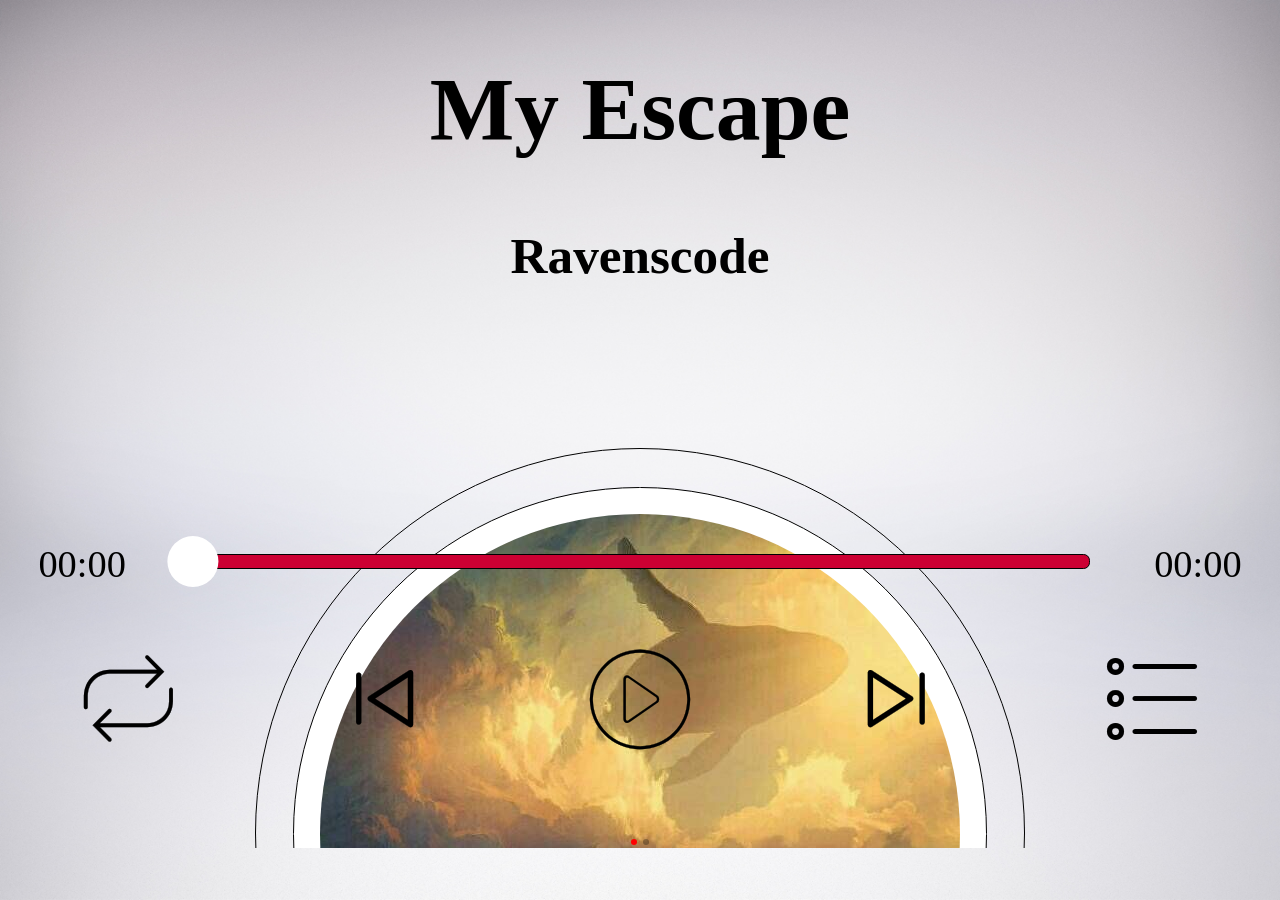
==== index.html @ 379a7cc2 "music" ====
<!DOCTYPE html>
<html>
<head>
	<meta charset="utf-8">
	<meta name="viewport" content="width=device-width,initial=1.0,minimum-scale=1.0,maximum-scale=1.0,user-scalable=no">
	<title>手机音乐播放器</title>
	<script>
		document.getElementsByTagName("html")[0].style.fontSize = document.documentElement.clientWidth/10+"px";
	</script>
	<style type="text/css">
		body{
			margin: 0;
			padding: 0;
			overflow-y: hidden;
		}
		/*musicpage*/
		#MusicPage{
			position: fixed;
			top: 0;
			left: 0;
			bottom: 0;
			right: 0;
			background:url("images/01.jpg") no-repeat;
			background-size: 100% 100%;
			display:inline-block;
		}
		.title{
			font-size: 0.7rem;
			line-height: 0.7rem;
			margin:0.5rem auto;
			text-align: center;
		}
		.author{
			font-size: 0.4rem;
			line-height: 0.6rem;
			margin:0.2rem auto;
			text-align: center;
		}
		section{
			position: relative;
			width: 10rem;
		}

		/*swiper*/
		.swiper{
			position: relative;
			width: 10rem;
			height: 10rem;
			margin: 0 auto;
  			overflow: hidden;
		}
		.swiper-wrapper{
			width: 10rem;
			height: 10rem;
  			overflow: hidden;
		}
		.swiper-slide{
			width: 10rem;
			height: 10rem;
			line-height: 10rem;
			text-align: center;
			position: absolute;
			top: 0;
			transform: translate3d(0px,0px,0px);
		}
		#pagination{
			position: absolute;
			bottom: 0;
			text-align: center;
		}
		.pagination{
			width:6px;
			height:6px;
			margin: 3px 3px;
			background:rgba(0,0,0,0.3);
			border-radius:50%;
			transition: 1s;
			float: left;
		}
		.pagination:hover{
			background:red;
			border-radius:50%;
			float: left;
		}
		/*firstCover*/
		.cover{
			padding:1rem 0 1rem 0; 
		}
		.box{
			width: 6rem;
			height: 6rem;
			border: solid 1px black;
			margin:0 auto;
			border-radius: 50%;
			animation: myfirst 20s linear infinite;
		}
		@keyframes myfirst
		{
			from {transform:rotate(0deg);}
			to {transform:rotate(360deg);}
		}
		.coverbg{
			width: 5.4rem;
			height: 5.4rem;
			border: solid 1px black;
			margin:0.3rem auto;	
			border-radius: 50%;
			overflow: hidden;
			background: #fff;
		}
		.coverbg img{
			width: 5rem;
			height: 5rem;
			margin: 0.2rem;
			border-radius: 50%;
		}
		/*progress*/
		.progress{
			position: absolute;
			bottom: 2.7rem;
		}
		#timer{
			position: absolute;
			top: -0.1rem;
			height: 0.3rem;
			font-size: 0.3rem;
			padding-left: 0.3rem;
			display: block;
		}
		#timer2{
			position: absolute;
			top: -0.1rem;
			right: 0.3rem;
			height: 0.3rem;
			font-size: 0.3rem;
			display: block;
		}
		#progress{
			position: absolute;
			left: 1.5rem;
			width: 7rem;
			height: 0.1rem;
			border: solid 1px black;
			border-radius: 0.05rem;
			background: #c03;
		}
		#mProgress{
			width: 0rem;
			height: 0.1rem;
			border-radius: 0.05rem;
			background: rgba(64, 241, 64 , 1);
		}
		#ball{
			width: 0.4rem;
			height: 0.4rem;
			background: #fff;
			border-radius: 50%;
			transform: translate(-0.2rem,-0.25rem);
		}
		/*btControl*/
		.control{
			position: absolute;
			bottom: 1.5rem;
		}
		#control{
			width: 100%;
		}
		#playStyle{
			position: absolute;
			top: 50%;
			left: 10%;
			width: 0.9rem;
			height: 0.9rem;
			margin: -0.45rem 0 0 -0.45rem;
			line-height:0.7rem;
			text-align: center;
		}
		#pre{
			position: absolute;
			top: 50%;
			left: 30%;
			width: 0.9rem;
			height: 0.9rem;
			margin: -0.45rem 0 0 -0.45rem;
			line-height:0.7rem;
			text-align: center;
		}
		#play{
			position: absolute;
			top: 50%;
			left: 50%;
			width: 1.2rem;
			height: 1.2rem;
			margin: -0.6rem 0 0 -0.6rem;
			line-height:1rem;
			text-align: center;
		} 
		#next{
			position: absolute;
			top: 50%;
			left: 70%;
			width: 0.9rem;
			height: 0.9rem;
			margin: 0.5rem;
			margin: -0.45rem 0 0 -0.45rem;
			line-height:0.7rem;
			text-align: center;
		}
		#menu{
			position: absolute;
			top: 50%;
			left: 90%;
			width: 0.9rem;
			height: 0.9rem;
			margin: -0.45rem 0 0 -0.45rem;
			line-height:0.7rem;
			text-align: center;
		}
		@font-face {
			font-family: 'iconfont';
			src: url('css/iconfont.eot');
			src: url('css/iconfont.eot?#iefix') format('embedded-opentype'),
			url('css/iconfont.woff') format('woff'),
			url('css/iconfont.ttf') format('truetype'),
			url('css/iconfont.svg#iconfont') format('svg');
		}
		.iconfont{
			width: 0.8rem;
			height: 0.8rem;
		    font-family:"iconfont" !important;
		    font-size:0.8rem;
		    font-style:normal;
		    -webkit-font-smoothing: antialiased;
		    -webkit-text-stroke-width: 0.2px;
		    -moz-osx-font-smoothing: grayscale;
		}
		/*musiclist*/
		#MusicListPage{
			width: 10rem;
			background: rgba(254,254,254,0.9);
			position: absolute;
			bottom: 0;
			transform: translateY(335px);
			transition: 1s;
			display: none;
		}
		.mask{
			width: 10rem;
			height: 0rem;
			background: rgba(0,0,0,0.3);
			position: absolute;
			top: 0;
			display: none;
		}
		.listHeader{
			width: 10rem;
			height: 1rem;
			background: rgba(255, 247, 223,1);
			line-height: 1rem;
			padding-left: 0.2rem;
		}
		#listTitle{
			font-size: 0.4rem;
			float: left;
		}
		.listHeader span{
			font-size: 0.4rem;
			margin: 0;
			padding: 0;
			float: left;
		}
		.mlist{
			width: 10rem;
			height: 0rem;
			overflow: scroll;
		}
		.mlist ul{
			margin: 0;
			padding: 0;
			list-style: none; 
		}
		.mlist ul li{
			width: 9.5rem;
			height: 1.2rem;
			font-size: 0.4rem;
			line-height: 1.2rem;
			margin: 0 auto;
			border-bottom:solid 1px rgba(0,0,0,0.3);
		}
		.musicAuthor{
			font-size: 0.25rem;
			line-height: 1rem;
		}
	</style>
</head>
<body onmousewheel="return false;">
	<div id="MusicPage">	
		<header>
			<h1 class="title">歌曲名</h1>
			<h3 class="author">演唱者</h3>
		</header>

		<section class="cover">
			<div class="swiper">	
			  	<div class="swiper-wrapper">
				  	<div class="swiper-slide">
						<div class="box">
							<div class="coverbg">
								<img src="images/logo.jpg">
							</div>
						</div>
					</div>
			  		<div class="swiper-slide">2</div>
			  	</div>
				<div id="pagination"></div>
		  	</div>
		</section>

		<section class="progress">
			<div id="timer">00:00</div>
			<div id="progress">
				<div id="mProgress"></div><!--进度-->
				<div id="ball"></div><!--小图标-->
			</div>
			<div id="timer2">00:00</div>
		</section>

		<section class="control">
			<div id="control">
				<div id="playStyle"><i class="iconfont">&#xe871;</i></div>
				<div id="pre"><i class="iconfont">&#xe501;</i></div>
				<div id="play"><i class="iconfont">&#xe66f;</i></div>
				<div id="next"><i class="iconfont">&#xe503;</i></div>
				<div id="menu"><i class="iconfont">&#xe610;</i></div>
			</div>
		</section>

		<audio src="mp3/MyEscape.mp3" id="myMusic"></audio>
	</div> 

	<div class="mask"></div>
	<div id="MusicListPage">
		<section class="listHeader">
			<div>		
				<div id="listTitle" class="iconfont">&#xe871;</div>
				<span id="styleCtx">循环列表</span>
			</div>
		</section>
		<section class="mlist">
			<ul>
			</ul>
		</section>
	</div>




	<script type="text/javascript">
		document.body.width = window.innerWidth;
		document.body.height = window.innerHeight;
		//MusicPage
		var page = document.getElementById("MusicPage");

		//header
		var myheader = document.getElementsByTagName("header")[0],
			title = document.getElementsByClassName("title")[0],
			author = document.getElementsByClassName("author")[0];

		//coverbg
		var swiper = document.getElementsByClassName("swiper")[0],
			coverbg = document.getElementsByClassName("box")[0];

		//progress
		var timer1 = document.getElementById("timer"),
			timer2 = document.getElementById("timer2"),
			progress = document.getElementById("progress"),
			mprogress = document.getElementById("mProgress"),
			ball = document.getElementById("ball");

		//control
		var play = document.getElementById("play"),
			pre = document.getElementById("pre"),
			next = document.getElementById("next"),
			menu = document.getElementById("menu"),
			playStyle = document.getElementById("playStyle");

		var	playStyleData = [
			{"style":"&#xe871;","ctx":"列表循环","key":"0"},
			{"style":"&#xe615;","ctx":"单曲循环","key":"1"},
			{"style":"&#xe619;","ctx":"随机播放","key":"-1"}
		];

		//audio
		var myMusic = document.getElementById("myMusic");

		//MusicList
		var musicListPage = document.getElementById("MusicListPage"),
			mask = document.getElementsByClassName("mask")[0],
			listHeader = document.getElementsByClassName("listHeader")[0],
			mlist = document.getElementsByClassName("mlist")[0],
			ul = mlist.children[0],
			listTitle = document.getElementById("listTitle"),
			styleCtx = document.getElementById("styleCtx"),
			musicTitle = document.getElementsByClassName("musicTitle")[0],
			musicAuthor = document.getElementsByClassName("musicAuthor")[0];

		var musicListData = [
			{"title":"My Escape","author":"Ravenscode","src":"mp3/MyEscape.mp3"},
			{"title":"刚好遇见你","author":"李玉刚","src":"mp3/刚好遇见你.mp3"},
			{"title":"绅士","author":"薛之谦","src":"mp3/绅士.mp3"},
			{"title":"夏祭り","author":"东山奈央","src":"mp3/夏祭り.mp3"},
			{"title":"有点甜","author":"汪苏泷","src":"mp3/有点甜.mp3"},
		];

		//ball
		var x=0,
			l=0,
			_left=0;
		//musicList
		var ii = 0,
			len = musicListData.length;
		//play
		var onOFF = true;
		//playStyle
		var kk=0;

		function MusicPage() {}
		MusicPage.prototype = {
			init :function() {
				//musicpage
				page.style.width = window.innerWidth + "px";
				page.style.height = window.innerHeight + "px";

				//coverbg
				swiper.style.height = (window.innerHeight - myheader.offsetHeight - window.innerHeight*0.3) + "px";
				console.log(swiper.offsetHeight);
				console.log(window.innerHeight);
				coverbg.style.animationPlayState = "paused";  
	    		coverbg.style.WebkitAnimationPlayState = "paused";// 针对 Chrome 和 Safari 的代码

	    		//musiclist
				musicListPage.style.height = window.innerHeight/2 + "px";
				mlist.style.height = window.innerHeight/2 - listHeader.offsetHeight + "px";
				mask.style.height = window.innerHeight + "px";
				styleCtx.innerHTML = playStyleData[0].ctx + "  ("+ len + ")";
				this.fixMusicList(musicListData);
			},
			title : function(i) {
				title.innerHTML = musicListData[i].title;
				author.innerHTML = musicListData[i].author;
				myMusic.src = musicListData[i].src;
				this.progress();
			},
			progress : function() {
				var me = this;
				myMusic.addEventListener("timeupdate",function() {
					var a = me.calculateTime(this.duration);
					var b = me.calculateTime(this.currentTime);
					a = /^\d+$/.test(Math.floor(this.duration)) ? a : {h:0,m:0,s:0};
					timer1.innerHTML = b.s>=10 ? (b.m>=10 ? b.m+":"+b.s : "0"+b.m+":"+b.s) : (b.m>=10 ? b.m+":0"+b.s : "0"+b.m+":0"+b.s) ;
					timer2.innerHTML = a.s>=10 ? (a.m>=10 ? a.m+":"+a.s : "0"+a.m+":"+a.s) : (a.m>=10 ? a.m+":0"+a.s : "0"+a.m+":0"+a.s) ;
					var w = progress.offsetWidth ,
						ballwidth = ball.offsetWidth/2;
					var s = this.currentTime/this.duration;
					mprogress.style.width = s*w + "px";
					ball.style.transform = "translate("+(s*w-ballwidth)+"px,-0.25rem)";
					//播放完毕继续下一首
					if(this.duration == this.currentTime){
						me.title(++ii%len);
						me.startPlay();
					}
				});
				//进度条球块
				ball.addEventListener("touchstart",function(event) {
					var e = event || window.event;
					x = e.changedTouches[0].pageX;//手指按下的位置
					document.addEventListener("touchmove",me.ballmove);
					document.addEventListener("touchend",function() {
						document.removeEventListener("touchmove",me.ballmove);
						l = _left;
					});
				});
			},
			control : function() {
				var mine = this;
				mine.title(ii);
				//音乐播放控制
				play.addEventListener("click",function() {
					//图标变换 play:&#xe502;  pause:&#xe66f;
					this.firstChild.innerHTML = onOFF?"&#xe502;":"&#xe66f;";
					onOFF?myMusic.play():myMusic.pause();
					mine.coverbgPause(onOFF);
					onOFF = !onOFF;
				});
				//上一首
				pre.addEventListener("click",function() {
					mine.stylePlay(playStyleData[kk].key,0);
					mine.title(ii);
					mine.startPlay();
				});
				//下一首
				next.addEventListener("click",function() {
					mine.stylePlay(playStyleData[kk].key,1);
					mine.title(ii);
					mine.startPlay();
				});
				//菜单
				menu.addEventListener("click",function() {
					musicListPage.style.display = "block";
					musicListPage.style.transform = "translateY("+ 0 +")";
					//setTimeout(function() {
					mask.style.display = "block";
					//},1000);
				});
				//遮幕
				mask.addEventListener("click",function() {
					mask.style.display = "none";
					musicListPage.style.transform = "translateY("+ window.innerHeight/2+"px)";
					if(musicListPage.offsetBottom===0){
						musicListPage.style.display = "none";
					}
				});
				//歌单点击事件
				var li = document.querySelectorAll(".mlist ul li");
				for (var ij = 0 ; ij < len ; ij++) {
					(function(ij) {
						li[ij].addEventListener('click',function() {
							mask.style.display = "none";
							musicListPage.style.transform = "translateY("+ window.innerHeight/2+"px)";
							ii = ij;
							mine.title(ii);
							mine.startPlay();
						});
					})(ij);
				}
				//播放样式
				playStyle.addEventListener('click',function(e) {
					kk = ++kk%playStyleData.length;
					this.firstChild.innerHTML = playStyleData[kk].style;
					listTitle.innerHTML = playStyleData[kk].style;
					styleCtx.innerHTML = playStyleData[kk].ctx + "  ("+ len + ")";
				});
			},
			startPlay : function() {
				onOFF = true;
				this.coverbgPause(1);
				play.firstChild.innerHTML = "&#xe502;";
				myMusic.currentTime = 0;
				myMusic.play();
			},
			stylePlay : function(key,direction) {
				switch(key){
					case '0'://列表循环
						if(direction){
							ii = (++ii)%len;
						}else{
							ii = (ii<=0) ? len : ii;
							ii -= 1;
						}
						break;
					case '1'://单曲循环
						break;
					case '-1'://随机播放
						var temp = parseInt(Math.random()*len);
						if(ii == temp){
							while(ii == temp){
								ii = parseInt(Math.random()*len);
							}
						}else{
							ii=temp;
						}
						break;
					default:
						break;
				}
			},
			calculateTime : function (mTime) {
				var musicTime = mTime;
				var ss = Math.floor(musicTime%60),
					mm = Math.floor(musicTime/60),
					hh;
				if(mm>=60){
					hh = Math.floor(mm/60);
					mm = Math.floor(mm%60);
				}
				return {
					h:hh,
					m:mm,
					s:ss
				};
			},
			coverbgPause : function(onOff) {
				if(onOff){//继续
	     			coverbg.style.animationPlayState = "running";  
	     			coverbg.style.WebkitAnimationPlayState = "running";// 针对 Chrome 和 Safari 的代码 
				}else{//暂停
					coverbg.style.animationPlayState = "paused";  
	     			coverbg.style.WebkitAnimationPlayState = "paused";// 针对 Chrome 和 Safari 的代码 
				}
			},
			ballmove : function(e) {
				var x1 = e.changedTouches[0].pageX ;
				_left = x1 - x + l;
				_left = _left<=0 ? -ball.offsetWidth/2 : (_left>=progress.offsetWidth ? progress.offsetWidth-ball.offsetWidth/2 : _left) ;
				mprogress.style.width = _left+ball.offsetWidth/2+"px";
				ball.style.transform = "translate("+_left+"px,-0.25rem)";
				myMusic.currentTime = _left/progress.offsetWidth*myMusic.duration;
			},
			fixMusicList : function(data) {
				var str = '';//初始化模版
				for(i in data){
					str += `
						<li>
							<span class="musicTitle">${data[i].title}</span>
							<span>-</span>
							<span class="musicAuthor">${data[i].author}</span>
						</li>
					`;
				}
				ul.innerHTML = str;
			}
		}


		function swiperPage(params){
  			this.swiper = document.getElementsByClassName(params.swiper)[0];
  			this.ul = document.getElementsByClassName(params.swiper_wrapper)[0];
  			this.page = document.getElementById(params.paginations);
  			this.prev = params.prev==undefined?null:document.getElementById(params.prev);
  			this.next = params.next==undefined?null:document.getElementById(params.next);

  			this.len = this.ul.children.length;
  			this.boxWidth = this.ul.children[0].offsetWidth;
  			this.index=0;

  			this.phonePage = params.phonePage;

  			this.mySwiperData = {
	  			paginationOnColor:"red",
	  			paginationOffColor:"rgba(0,0,0,0.3)",
	  			paginationTransition:"1s"
  			}
  		}
  		swiperPage.prototype = {
  			init : function() {
  				for(var i=0 ; i<this.len ; i++){
	  				this.ul.children[i].style.transform = "translate3d("+ i*this.boxWidth +"px,0px,0px)";
  				}
  				this.pagination();
  				this.page.children[0].style.background = this.mySwiperData.paginationOnColor;
  			},
  			move : function() {
  				if(this.phonePage==true){
					var a = this;
	  				for(var i=0 ; i<this.len ; i++){
						(function(i) {
							var startX,startY,endX;
							var pagemove = a.ul.children[i];
							pagemove.addEventListener("touchstart", touchStart, false);
							pagemove.addEventListener("touchmove", touchMove, false);
							pagemove.addEventListener("touchend", touchEnd, false);

							function touchStart(event) {
				                var touch = event.touches[0];
				                startY = touch.pageY;
				                startX = touch.pageX;
				            }
				             function touchMove(event) {
				                var touch = event.touches[0];
				                //endY = (startY - touch.pageY);
				                endX = touch.pageX;
				            }
				            function touchEnd(event) {
				                if ((startX - endX) > 50){
									a.index==a.len-1?a.index:a.index++;
						  			a.pageMove(a.index);
				                }else if((endX - startX) > 50) {
									a.index==0?a.index:a.index--;
						  			a.pageMove(a.index);
				                }
				            }
						})(i)
	  				}
  				}
  			},
  			pagination : function(){
  				var me=this;
  				var str = '';
  				var paginations = new Array(this.len);
  				for(var i=0 ; i<this.len ; i++){
  					paginations[i] = i;
  					str += `<div class="pagination pagination${i}"></div>` ;
  				};
  				this.page.innerHTML = str;
  				this.page.style.left = (this.swiper.offsetWidth - this.page.offsetWidth)/2+"px";
  				for(var i=0 ; i<this.len ; i++){
  					(function(i) {
		  				me.page.children[i].addEventListener('click',function(){
		  					me.index=i;
		  					me.pageMove(me.index);
		  				});
  					})(i);
	  			}
  			},
  			pageMove : function(k) {
  				for(var j=0 ; j<this.len ; j++){
				  	this.ul.children[j].style.transform="translate3d("+ (j-k)*this.boxWidth +"px,0px,0px)";
		  			this.ul.children[j].style.transition=this.mySwiperData.paginationTransition;
		  			(j-this.index)==0?this.page.children[j].style.background=this.mySwiperData.paginationOnColor:this.page.children[j].style.background = this.mySwiperData.paginationOffColor;
			  	}
  			}
  		};


		window.onload = function(event) {
  			event.preventDefault();
			var a = new MusicPage();
			a.init();
			a.control();

			var b = new swiperPage({
	  			swiper:"swiper",
	  			swiper_wrapper:"swiper-wrapper",
	  			paginations:"pagination",
	  			phonePage:true
	  		});
	  		b.init();
	  		b.move();


		}


	</script>

</body>
</html>
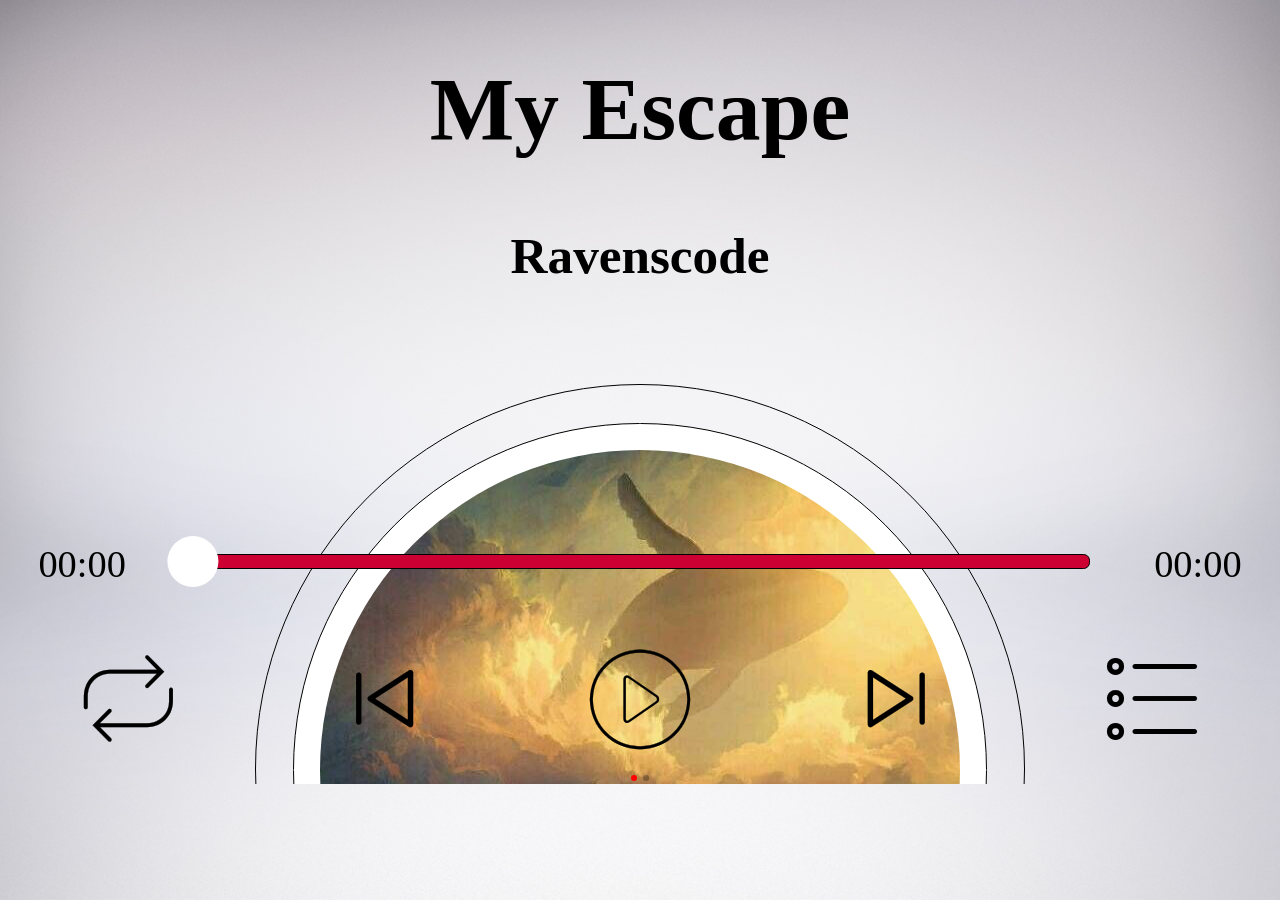
==== commit e695261c: "music" ====
--- a/index.html
+++ b/index.html
@@ -84,7 +84,7 @@
 		}
 		/*firstCover*/
 		.cover{
-			padding:1rem 0 1rem 0; 
+			padding:0.5rem 0 1rem 0; 
 		}
 		.box{
 			width: 6rem;
@@ -433,8 +433,6 @@
 
 				//coverbg
 				swiper.style.height = (window.innerHeight - myheader.offsetHeight - window.innerHeight*0.3) + "px";
-				console.log(swiper.offsetHeight);
-				console.log(window.innerHeight);
 				coverbg.style.animationPlayState = "paused";  
 	    		coverbg.style.WebkitAnimationPlayState = "paused";// 针对 Chrome 和 Safari 的代码
 
@@ -516,9 +514,10 @@
 				mask.addEventListener("click",function() {
 					mask.style.display = "none";
 					musicListPage.style.transform = "translateY("+ window.innerHeight/2+"px)";
-					if(musicListPage.offsetBottom===0){
+					setTimeout(function() {
+						mask.style.display = "none";
 						musicListPage.style.display = "none";
-					}
+					},1000);
 				});
 				//歌单点击事件
 				var li = document.querySelectorAll(".mlist ul li");
@@ -671,7 +670,7 @@
 				                endX = touch.pageX;
 				            }
 				            function touchEnd(event) {
-				                if ((startX - endX) > 50){
+				                if ((startX - endX) > 50) {
 									a.index==a.len-1?a.index:a.index++;
 						  			a.pageMove(a.index);
 				                }else if((endX - startX) > 50) {
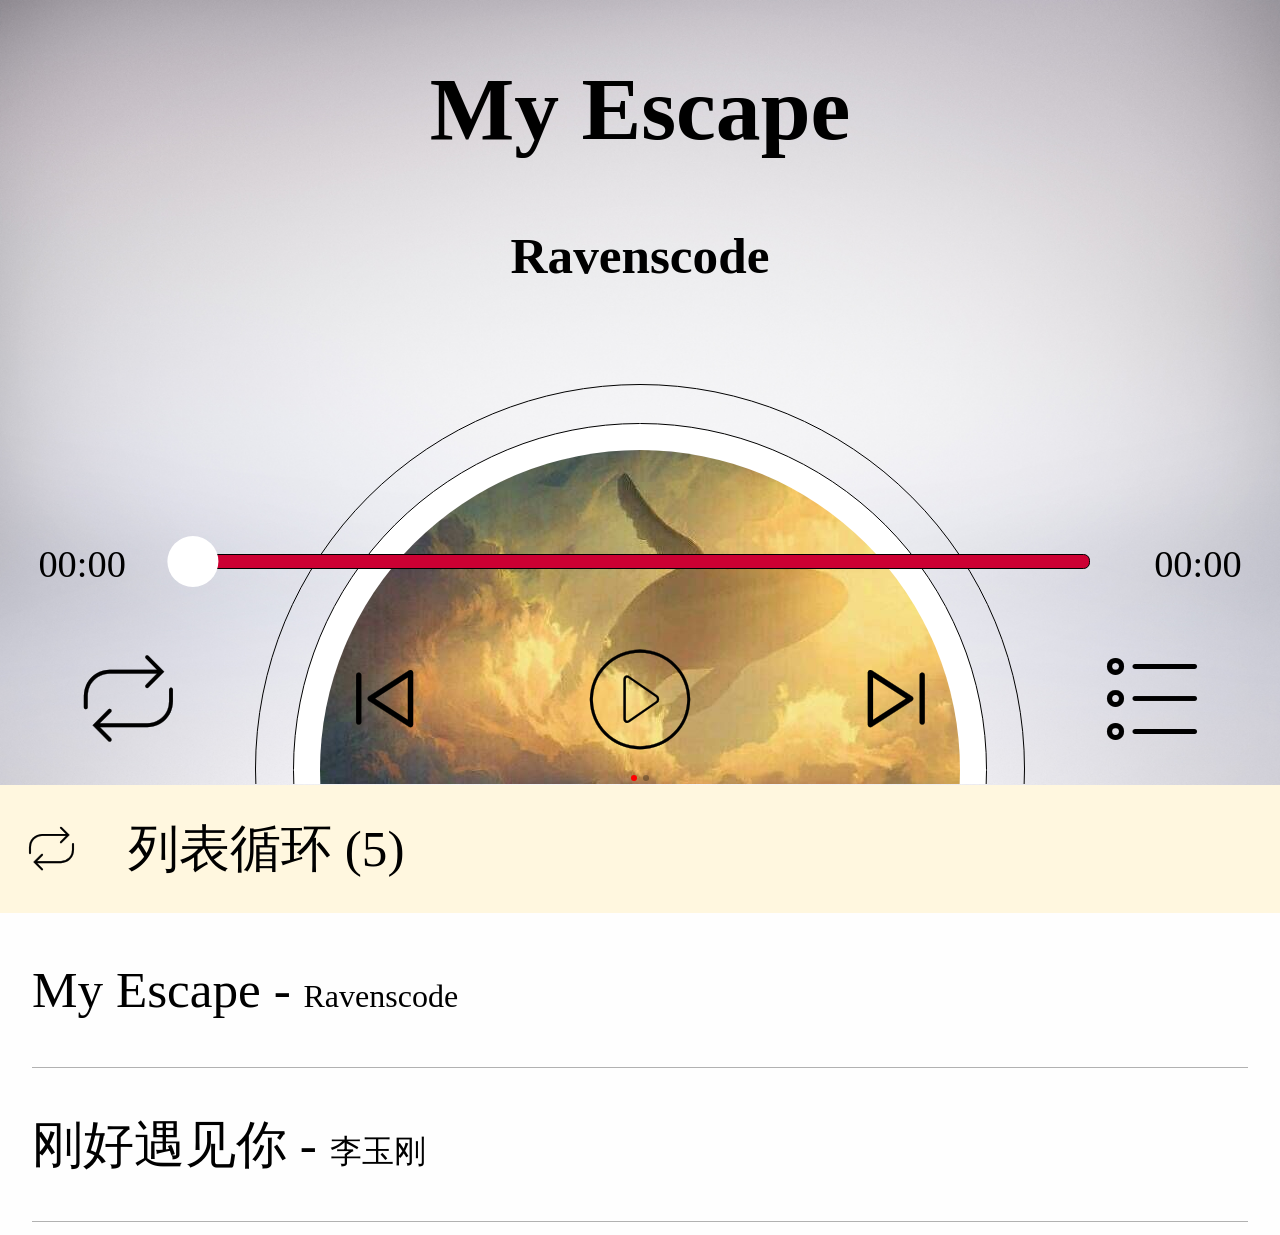
==== commit 56f32450: "music" ====
--- a/index.html
+++ b/index.html
@@ -2,7 +2,7 @@
 <html>
 <head>
 	<meta charset="utf-8">
-	<meta name="viewport" content="width=device-width,initial=1.0,minimum-scale=1.0,maximum-scale=1.0,user-scalable=no">
+	<meta name="viewport" content="width=device-width,initial-scale=1.0,minimum-scale=1.0,maximum-scale=1.0,user-scalable=no">
 	<title>手机音乐播放器</title>
 	<script>
 		document.getElementsByTagName("html")[0].style.fontSize = document.documentElement.clientWidth/10+"px";
@@ -242,7 +242,6 @@
 			bottom: 0;
 			transform: translateY(335px);
 			transition: 1s;
-			display: none;
 		}
 		.mask{
 			width: 10rem;
@@ -504,11 +503,10 @@
 				});
 				//菜单
 				menu.addEventListener("click",function() {
-					musicListPage.style.display = "block";
 					musicListPage.style.transform = "translateY("+ 0 +")";
-					//setTimeout(function() {
-					mask.style.display = "block";
-					//},1000);
+					setTimeout(function() {
+						mask.style.display = "block";
+					},1000);
 				});
 				//遮幕
 				mask.addEventListener("click",function() {
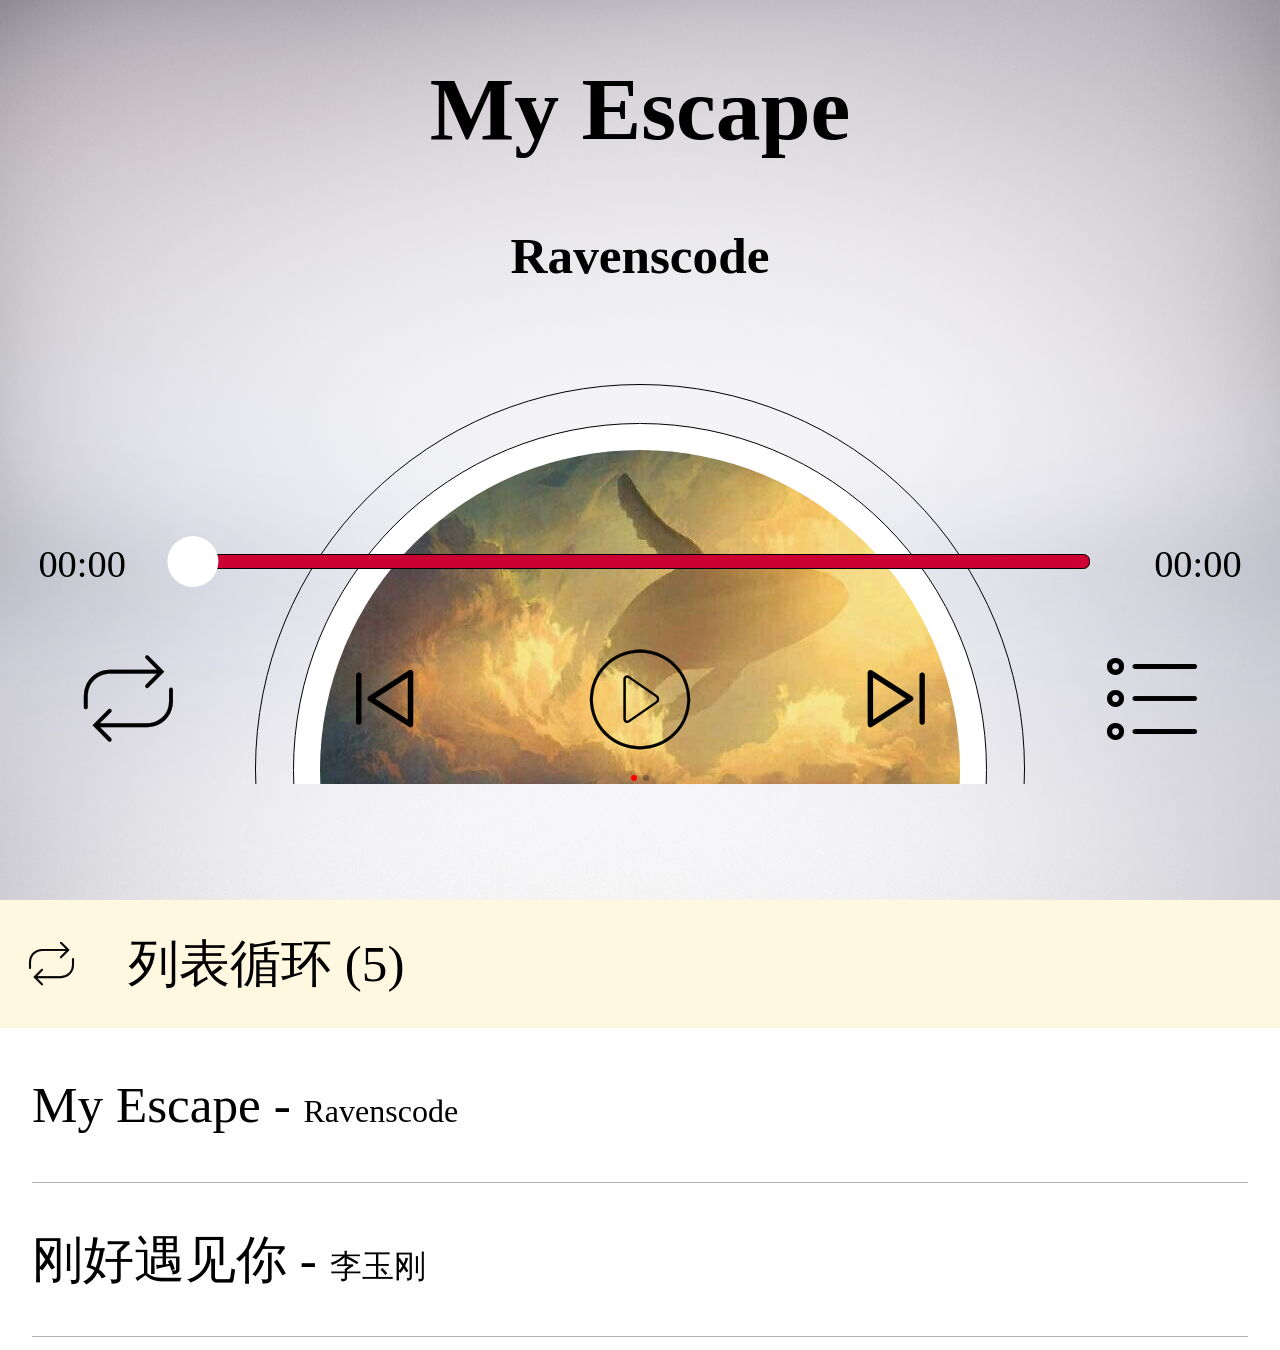
==== commit 3ad58e20: "music" ====
--- a/index.html
+++ b/index.html
@@ -437,6 +437,7 @@
 
 	    		//musiclist
 				musicListPage.style.height = window.innerHeight/2 + "px";
+				musicListPage.style.transform = "translateY("+window.innerHeight/2+"px)";
 				mlist.style.height = window.innerHeight/2 - listHeader.offsetHeight + "px";
 				mask.style.height = window.innerHeight + "px";
 				styleCtx.innerHTML = playStyleData[0].ctx + "  ("+ len + ")";
@@ -514,7 +515,6 @@
 					musicListPage.style.transform = "translateY("+ window.innerHeight/2+"px)";
 					setTimeout(function() {
 						mask.style.display = "none";
-						musicListPage.style.display = "none";
 					},1000);
 				});
 				//歌单点击事件
